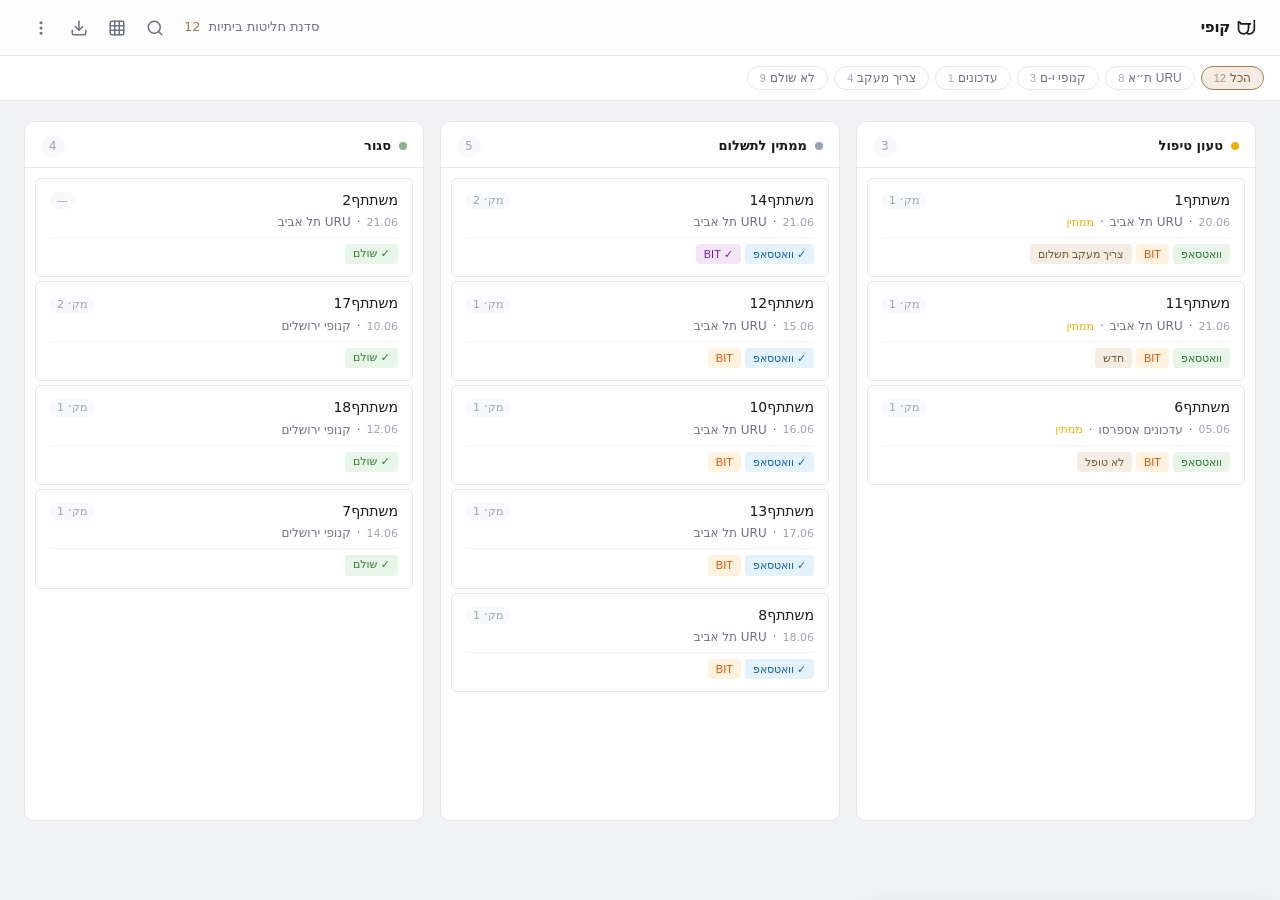
==== sketches/admin-redesign/A-linear-pro-cockpit/index.html @ 1c2e0c91 "feat: add coffee workshop admin handoff" ====
<!DOCTYPE html>
<html lang="he" dir="rtl">
<head>
<meta charset="UTF-8">
<meta name="viewport" content="width=device-width, initial-scale=1.0, viewport-fit=cover">
<title>קופי — Linear Pro Cockpit</title>
<style>
/* ============================================================
   RESET & BASE
   ============================================================ */
*,*::before,*::after{box-sizing:border-box;margin:0;padding:0}
html{font-size:16px;-webkit-text-size-adjust:100%}
body{font-family:-apple-system,BlinkMacSystemFont,'SF Pro Text','Segoe UI','Rubik','Noto Sans Hebrew',system-ui,sans-serif;background:#F2F3F5;color:#1A1A1A;line-height:1.4;direction:rtl;min-height:100dvh;padding-bottom:env(safe-area-inset-bottom)}
:root{
  --bg:#F2F3F5;
  --surface:#FFFFFF;
  --surface-hover:#F8F9FA;
  --text-primary:#1A1A1A;
  --text-secondary:#6B7280;
  --text-tertiary:#9CA3AF;
  --border:#E5E7EB;
  --border-hairline:1px solid #E5E7EB;
  --accent:#A67C52;
  --accent-light:#F5EDE4;
  --accent-text:#7A5C3A;
  --badge-needs:#EAB308;
  --badge-needs-bg:#FEF9E7;
  --badge-waiting:#94A3B8;
  --badge-waiting-bg:#F1F5F9;
  --badge-closed:#86B486;
  --badge-closed-bg:#EDF7ED;
  --badge-new:#A67C52;
  --badge-new-bg:#F5EDE4;
  --lane-needs-bg:#FFFDF5;
  --lane-waiting-bg:#FAFBFC;
  --lane-closed-bg:#F6F9F6;
  --radius-sm:6px;
  --radius-md:10px;
  --radius-lg:16px;
  --shadow-sm:0 1px 2px rgba(0,0,0,.04);
  --shadow-md:0 4px 16px rgba(0,0,0,.06);
  --shadow-lg:0 8px 32px rgba(0,0,0,.08);
  --header-h:56px;
  --lane-min-w:300px;
}

/* ============================================================
   SCROLLBAR
   ============================================================ */
::-webkit-scrollbar{width:4px;height:4px}
::-webkit-scrollbar-track{background:transparent}
::-webkit-scrollbar-thumb{background:#D1D5DB;border-radius:2px}

/* ============================================================
   HEADER
   ============================================================ */
.header{
  position:sticky;top:0;z-index:50;
  background:rgba(255,255,255,.82);
  backdrop-filter:blur(12px);-webkit-backdrop-filter:blur(12px);
  border-bottom:var(--border-hairline);
  padding:0 16px;
  height:var(--header-h);
  display:flex;align-items:center;gap:12px;
  direction:rtl;
}
.header-logo{
  display:flex;align-items:center;gap:6px;
  font-size:15px;font-weight:600;letter-spacing:-.02em;
  color:var(--text-primary);
  white-space:nowrap;
}
.header-logo svg{flex-shrink:0}
.header-meta{
  display:flex;align-items:center;gap:8px;
  margin-right:auto;font-size:13px;color:var(--text-secondary);
}
.header-count{
  font-weight:500;color:var(--accent);direction:ltr;display:inline-block;
}
.header-actions{display:flex;align-items:center;gap:4px}
.header-btn{
  width:34px;height:34px;display:flex;align-items:center;justify-content:center;
  border:none;background:transparent;border-radius:var(--radius-sm);
  color:var(--text-secondary);cursor:pointer;transition:all .12s;
}
.header-btn:hover{background:var(--surface-hover);color:var(--text-primary)}
.header-btn:active{transform:scale(.92)}
.header-btn svg{width:18px;height:18px}

/* ============================================================
   SEARCH BAR
   ============================================================ */
.search-bar{
  display:none;align-items:center;gap:8px;
  padding:8px 16px;background:var(--surface);
  border-bottom:var(--border-hairline);
}
.search-bar.open{display:flex}
.search-bar input{
  flex:1;border:none;background:var(--surface-hover);
  border-radius:var(--radius-sm);padding:8px 12px;
  font-size:14px;font-family:inherit;direction:rtl;outline:none;
  color:var(--text-primary);
}
.search-bar input::placeholder{color:var(--text-tertiary)}
.search-bar .close-search{
  border:none;background:none;cursor:pointer;color:var(--text-secondary);padding:4px;
}

/* ============================================================
   FILTER PILLS
   ============================================================ */
.filter-bar{
  display:flex;align-items:center;gap:6px;
  padding:10px 16px;overflow-x:auto;white-space:nowrap;
  border-bottom:var(--border-hairline);
  background:var(--surface);
  -webkit-overflow-scrolling:touch;
}
.filter-bar::-webkit-scrollbar{display:none}
.filter-pill{
  display:inline-flex;align-items:center;gap:4px;
  padding:5px 12px;border-radius:20px;
  font-size:12px;font-weight:500;line-height:1;
  border:1px solid var(--border);background:var(--surface);
  color:var(--text-secondary);cursor:pointer;transition:all .12s;
  white-space:nowrap;flex-shrink:0;
}
.filter-pill:hover{border-color:#D1D5DB;color:var(--text-primary)}
.filter-pill.active{
  border-color:var(--accent);background:var(--accent-light);
  color:var(--accent-text);
}
.filter-pill .count{
  font-size:11px;font-weight:400;opacity:.6;direction:ltr;
}

/* ============================================================
   COCKPIT LANES
   ============================================================ */
.cockpit{
  display:flex;gap:12px;
  padding:16px;overflow-x:auto;
  min-height:calc(100dvh - var(--header-h) - 104px);
  -webkit-overflow-scrolling:touch;
  scroll-snap-type:x mandatory;
}
.lane{
  flex:0 0 calc(100vw - 48px);max-width:380px;
  scroll-snap-align:start;
  display:flex;flex-direction:column;
  border-radius:var(--radius-md);
  border:var(--border-hairline);
  background:var(--surface);
  min-height:200px;
}
.lane-header{
  display:flex;align-items:center;justify-content:space-between;
  padding:14px 16px 10px;
  border-bottom:var(--border-hairline);
}
.lane-title{
  display:flex;align-items:center;gap:8px;
  font-size:13px;font-weight:600;color:var(--text-primary);
}
.lane-dot{width:8px;height:8px;border-radius:50%;flex-shrink:0}
.lane-dot.needs{background:var(--badge-needs)}
.lane-dot.waiting{background:var(--badge-waiting)}
.lane-dot.closed{background:var(--badge-closed)}
.lane-count{
  font-size:12px;font-weight:500;color:var(--text-tertiary);
  background:var(--surface-hover);padding:2px 8px;border-radius:10px;
  direction:ltr;
}
.lane-body{
  flex:1;overflow-y:auto;padding:8px;
  display:flex;flex-direction:column;gap:4px;
}

/* ============================================================
   REGISTRATION CARD (Lane Item)
   ============================================================ */
.reg-card{
  background:var(--surface);border-radius:var(--radius-sm);
  border:1px solid var(--border);padding:10px 12px;
  cursor:pointer;transition:all .12s;
  position:relative;
}
.reg-card:hover{border-color:#D1D5DB;background:var(--surface-hover)}
.reg-card:active{transform:scale(.98)}
.reg-card-top{
  display:flex;align-items:center;justify-content:space-between;gap:8px;
  margin-bottom:4px;
}
.reg-name{
  font-size:14px;font-weight:500;color:var(--text-primary);
  overflow:hidden;text-overflow:ellipsis;white-space:nowrap;
}
.reg-seats{
  font-size:11px;color:var(--text-tertiary);
  background:var(--surface-hover);padding:1px 7px;border-radius:8px;
  direction:ltr;white-space:nowrap;
}
.reg-meta{
  display:flex;align-items:center;gap:6px;flex-wrap:wrap;
  font-size:12px;color:var(--text-secondary);
}
.reg-date{font-size:11px;color:var(--text-tertiary);direction:ltr}
.reg-source{font-size:11px;color:var(--text-tertiary)}
.reg-actions{
  display:flex;align-items:center;gap:4px;
  margin-top:6px;padding-top:6px;
  border-top:1px solid #F3F4F6;
}
.action-pill{
  display:inline-flex;align-items:center;gap:3px;
  padding:3px 8px;border-radius:4px;
  font-size:11px;font-weight:500;line-height:1.3;
  border:none;cursor:pointer;transition:all .12s;
  white-space:nowrap;
}
.action-pill:active{transform:scale(.93)}
.action-pill.whatsapp{
  background:#E8F5E9;color:#2E7D32;
}
.action-pill.whatsapp:hover{background:#C8E6C9}
.action-pill.whatsapp.sent{
  background:#E3F2FD;color:#1565C0;
}
.action-pill.bit{
  background:#FFF3E0;color:#E65100;
}
.action-pill.bit:hover{background:#FFE0B2}
.action-pill.bit.sent{
  background:#F3E5F5;color:#7B1FA2;
}
.action-pill.paid{
  background:#E8F5E9;color:#2E7D32;
}
.action-pill.status{
  background:var(--accent-light);color:var(--accent-text);
}

/* ============================================================
   TABLE VIEW (Desktop / Tablet)
   ============================================================ */
.table-view{
  display:none;padding:0 16px 16px;
}
.table-view.visible{display:block}
.table-toolbar{
  display:flex;align-items:center;justify-content:space-between;
  gap:12px;padding:8px 0;margin-bottom:4px;
}
.table-toolbar-left{display:flex;align-items:center;gap:8px}
.table-view table{
  width:100%;border-collapse:collapse;
  font-size:13px;
}
.table-view th{
  text-align:right;font-weight:600;font-size:11px;
  text-transform:uppercase;letter-spacing:.04em;
  color:var(--text-tertiary);padding:8px 10px;
  border-bottom:var(--border-hairline);
  white-space:nowrap;cursor:pointer;user-select:none;
  position:sticky;top:0;background:var(--bg);
}
.table-view th:hover{color:var(--text-primary)}
.table-view td{
  padding:8px 10px;border-bottom:1px solid #F3F4F6;
  vertical-align:middle;
}
.table-view tr{transition:background .1s}
.table-view tbody tr:hover{background:var(--surface-hover)}
.table-view tbody tr{cursor:pointer}
.table-status-dot{
  display:inline-block;width:6px;height:6px;border-radius:50%;
  margin-left:6px;vertical-align:middle;
}
.td-name{font-weight:500;color:var(--text-primary)}
.td-phone{color:var(--text-secondary);direction:ltr}
.td-seats{text-align:center;direction:ltr}
.badge{
  display:inline-block;padding:2px 8px;border-radius:4px;
  font-size:11px;font-weight:500;line-height:1.4;
}
.badge.needs{background:var(--badge-needs-bg);color:#92400E}
.badge.waiting{background:var(--badge-waiting-bg);color:#475569}
.badge.closed{background:var(--badge-closed-bg);color:#166534}
.badge.new{background:var(--badge-new-bg);color:var(--accent-text)}

/* ============================================================
   BOTTOM SHEET
   ============================================================ */
.sheet-overlay{
  display:none;position:fixed;inset:0;z-index:100;
  background:rgba(0,0,0,.32);backdrop-filter:blur(4px);
  animation:fadeIn .2s ease;
}
.sheet-overlay.open{display:block}
.sheet{
  position:fixed;bottom:0;left:0;right:0;z-index:101;
  background:var(--surface);border-radius:var(--radius-lg) var(--radius-lg) 0 0;
  max-height:85dvh;overflow-y:auto;
  box-shadow:var(--shadow-lg);
  transform:translateY(100%);transition:transform .3s cubic-bezier(.32,.72,0,1);
  padding-bottom:env(safe-area-inset-bottom);
}
.sheet.open{transform:translateY(0)}
.sheet-handle{
  display:flex;justify-content:center;padding:8px 0 0;
}
.sheet-handle span{
  width:32px;height:4px;background:#D1D5DB;border-radius:2px;
}
.sheet-header{
  display:flex;align-items:center;justify-content:space-between;
  padding:12px 20px 8px;
  border-bottom:var(--border-hairline);
}
.sheet-header h2{
  font-size:17px;font-weight:600;color:var(--text-primary);
}
.sheet-close{
  width:32px;height:32px;display:flex;align-items:center;justify-content:center;
  border:none;background:transparent;border-radius:var(--radius-sm);
  cursor:pointer;color:var(--text-secondary);transition:all .12s;
}
.sheet-close:hover{background:var(--surface-hover);color:var(--text-primary)}
.sheet-body{padding:16px 20px 24px}
.sheet-field{margin-bottom:14px}
.sheet-field label{
  display:block;font-size:11px;font-weight:600;color:var(--text-tertiary);
  text-transform:uppercase;letter-spacing:.04em;margin-bottom:4px;
}
.sheet-field .value{
  font-size:14px;color:var(--text-primary);
  background:var(--surface-hover);padding:8px 10px;
  border-radius:var(--radius-sm);border:1px solid var(--border);
  min-height:34px;display:flex;align-items:center;gap:6px;
}
.sheet-field select,.sheet-field input{
  width:100%;padding:8px 10px;border-radius:var(--radius-sm);
  border:1px solid var(--border);background:var(--surface);
  font-size:14px;font-family:inherit;color:var(--text-primary);
  outline:none;transition:border-color .12s;direction:rtl;
}
.sheet-field select:focus,.sheet-field input:focus{
  border-color:var(--accent);box-shadow:0 0 0 2px rgba(166,124,82,.12);
}
.sheet-field textarea{
  width:100%;padding:8px 10px;border-radius:var(--radius-sm);
  border:1px solid var(--border);background:var(--surface);
  font-size:14px;font-family:inherit;color:var(--text-primary);
  outline:none;resize:vertical;min-height:60px;
}
.sheet-actions{
  display:flex;gap:8px;margin-top:20px;padding-top:12px;
  border-top:var(--border-hairline);
}
.sheet-btn{
  flex:1;padding:10px;border-radius:var(--radius-sm);
  font-size:13px;font-weight:600;border:none;cursor:pointer;
  transition:all .12s;font-family:inherit;
}
.sheet-btn:active{transform:scale(.97)}
.sheet-btn.primary{
  background:var(--accent);color:#fff;
}
.sheet-btn.primary:hover{background:#8B693F}
.sheet-btn.secondary{
  background:var(--surface-hover);color:var(--text-secondary);
  border:1px solid var(--border);
}
.sheet-btn.secondary:hover{background:#E5E7EB}
.sheet-btn.danger{
  background:#FEF2F2;color:#DC2626;
  border:1px solid #FECACA;
}
.sheet-btn.danger:hover{background:#FEE2E2}

/* ============================================================
   TAB BAR (mobile)
   ============================================================ */
.tab-bar{
  display:flex;align-items:center;justify-content:space-around;
  position:fixed;bottom:0;left:0;right:0;z-index:40;
  background:rgba(255,255,255,.88);
  backdrop-filter:blur(12px);-webkit-backdrop-filter:blur(12px);
  border-top:var(--border-hairline);
  padding:4px 0 env(safe-area-inset-bottom,4px);
}
.tab-btn{
  display:flex;flex-direction:column;align-items:center;gap:2px;
  border:none;background:transparent;cursor:pointer;
  padding:6px 16px;border-radius:var(--radius-sm);
  transition:all .12s;color:var(--text-tertiary);
  font-size:10px;font-weight:500;font-family:inherit;
}
.tab-btn svg{width:20px;height:20px}
.tab-btn.active{color:var(--accent)}
.tab-btn:hover{color:var(--text-secondary)}

/* ============================================================
   ANIMATIONS
   ============================================================ */
@keyframes fadeIn{from{opacity:0}to{opacity:1}}

/* ============================================================
   EMPTY STATE
   ============================================================ */
.empty-lane{
  display:flex;flex-direction:column;align-items:center;
  justify-content:center;padding:32px 16px;text-align:center;
  color:var(--text-tertiary);font-size:13px;gap:4px;
}
.empty-lane svg{opacity:.3;margin-bottom:4px}

/* ============================================================
   RESPONSIVE — Desktop
   ============================================================ */
@media(min-width:768px){
  .cockpit{
    flex-wrap:nowrap;
    overflow-x:auto;
  }
  .lane{
    flex:1;min-width:var(--lane-min-w);max-width:none;
    scroll-snap-align:none;
  }
  .tab-bar{display:none}
  .table-view.visible{display:block}
  .header{padding:0 24px}
  .sheet{left:auto;right:0;width:420px;border-radius:0;max-height:100dvh;}
  .sheet-overlay.open{display:block}
}
@media(min-width:1024px){
  .cockpit{padding:20px 24px;gap:16px}
  .lane-body{padding:10px}
  .reg-card{padding:12px 14px}
}

/* ============================================================
   UTILITY
   ============================================================ */
.hidden{display:none!important}
.fade-in{animation:fadeIn .2s ease}
</style>
</head>
<body>

<!-- ============================================================
     HEADER
     ============================================================ -->
<header class="header" id="header">
  <div class="header-logo">
    <svg width="20" height="20" viewBox="0 0 24 24" fill="none" stroke="currentColor" stroke-width="2" stroke-linecap="round" stroke-linejoin="round"><path d="M17.5 7A2.5 2.5 0 0 0 15 9.5V13a6 6 0 0 1-12 0V4.5A2.5 2.5 0 0 1 5.5 7H17Z"/><path d="M22 7v6a6 6 0 0 1-6 6h-2"/><path d="M22 3v2"/></svg>
    <span>קופי</span>
  </div>

  <div class="header-meta">
    <span>סדנת חליטות ביתיות</span>
    <span class="header-count" id="totalCount">12</span>
  </div>

  <div class="header-actions">
    <button class="header-btn" id="searchToggle" title="חיפוש">
      <svg width="18" height="18" viewBox="0 0 24 24" fill="none" stroke="currentColor" stroke-width="2" stroke-linecap="round" stroke-linejoin="round"><circle cx="11" cy="11" r="8"/><path d="m21 21-4.3-4.3"/></svg>
    </button>
    <button class="header-btn" id="viewToggle" title="תצוגת טבלה">
      <svg width="18" height="18" viewBox="0 0 24 24" fill="none" stroke="currentColor" stroke-width="2" stroke-linecap="round" stroke-linejoin="round"><rect x="3" y="3" width="18" height="18" rx="2"/><path d="M3 9h18M3 15h18M9 3v18M15 3v18"/></svg>
    </button>
    <button class="header-btn" title="ייצוא">
      <svg width="18" height="18" viewBox="0 0 24 24" fill="none" stroke="currentColor" stroke-width="2" stroke-linecap="round" stroke-linejoin="round"><path d="M21 15v4a2 2 0 0 1-2 2H5a2 2 0 0 1-2-2v-4"/><polyline points="7 10 12 15 17 10"/><line x1="12" y1="15" x2="12" y2="3"/></svg>
    </button>
    <button class="header-btn" title="עוד">
      <svg width="18" height="18" viewBox="0 0 24 24" fill="none" stroke="currentColor" stroke-width="2" stroke-linecap="round" stroke-linejoin="round"><circle cx="12" cy="12" r="1"/><circle cx="12" cy="5" r="1"/><circle cx="12" cy="19" r="1"/></svg>
    </button>
  </div>
</header>

<!-- ============================================================
     SEARCH
     ============================================================ -->
<div class="search-bar" id="searchBar">
  <input type="search" placeholder="חיפוש לפי שם, טלפון, סדנה..." id="searchInput" dir="rtl">
  <button class="close-search" id="closeSearch">
    <svg width="16" height="16" viewBox="0 0 24 24" fill="none" stroke="currentColor" stroke-width="2" stroke-linecap="round" stroke-linejoin="round"><line x1="18" y1="6" x2="6" y2="18"/><line x1="6" y1="6" x2="18" y2="18"/></svg>
  </button>
</div>

<!-- ============================================================
     FILTER PILLS
     ============================================================ -->
<div class="filter-bar" id="filterBar">
  <button class="filter-pill active" data-filter="all">הכל <span class="count">12</span></button>
  <button class="filter-pill" data-filter="uru">URU ת״א <span class="count">8</span></button>
  <button class="filter-pill" data-filter="canopy">קנופי י-ם <span class="count">3</span></button>
  <button class="filter-pill" data-filter="espresso">עדכונים <span class="count">1</span></button>
  <button class="filter-pill" data-filter="needs_followup">צריך מעקב <span class="count">4</span></button>
  <button class="filter-pill" data-filter="unpaid">לא שולם <span class="count">9</span></button>
</div>

<!-- ============================================================
     COCKPIT LANES
     ============================================================ -->
<div class="cockpit" id="cockpit">

  <!-- LANE 1 — Needs Action -->
  <div class="lane" data-lane="needs">
    <div class="lane-header">
      <div class="lane-title">
        <span class="lane-dot needs"></span>
        טעון טיפול
      </div>
      <span class="lane-count" id="laneCount1">3</span>
    </div>
    <div class="lane-body" id="laneBody1">
      <!-- Populated by JS -->
    </div>
  </div>

  <!-- LANE 2 — Waiting Payment -->
  <div class="lane" data-lane="waiting">
    <div class="lane-header">
      <div class="lane-title">
        <span class="lane-dot waiting"></span>
        ממתין לתשלום
      </div>
      <span class="lane-count" id="laneCount2">5</span>
    </div>
    <div class="lane-body" id="laneBody2">
      <!-- Populated by JS -->
    </div>
  </div>

  <!-- LANE 3 — Closed -->
  <div class="lane" data-lane="closed">
    <div class="lane-header">
      <div class="lane-title">
        <span class="lane-dot closed"></span>
        סגור
      </div>
      <span class="lane-count" id="laneCount3">4</span>
    </div>
    <div class="lane-body" id="laneBody3">
      <!-- Populated by JS -->
    </div>
  </div>

</div>

<!-- ============================================================
     TABLE VIEW (desktop)
     ============================================================ -->
<div class="table-view" id="tableView">
  <div class="table-toolbar">
    <div class="table-toolbar-left">
      <span style="font-size:13px;font-weight:500;color:var(--text-secondary)">12 נרשמים</span>
      <span style="font-size:12px;color:var(--text-tertiary)">·</span>
      <span style="font-size:12px;color:var(--text-tertiary)">יוצאו 0</span>
    </div>
    <div style="display:flex;gap:6px">
      <button class="filter-pill" style="padding:3px 10px;font-size:11px" onclick="document.querySelector('[data-filter=all]').click()">נקה סינון</button>
    </div>
  </div>
  <table>
    <thead>
      <tr>
        <th>שם</th>
        <th>טלפון</th>
        <th>סדנה</th>
        <th>מקומות</th>
        <th>תשלום</th>
        <th>וואטסאפ</th>
        <th>סטטוס</th>
        <th>תאריך הרשמה</th>
      </tr>
    </thead>
    <tbody id="tableBody">
      <!-- Populated by JS -->
    </tbody>
  </table>
</div>

<!-- ============================================================
     BOTTOM SHEET / EDIT PANEL
     ============================================================ -->
<div class="sheet-overlay" id="sheetOverlay"></div>
<div class="sheet" id="sheet">
  <div class="sheet-handle"><span></span></div>

  <div class="sheet-header">
    <h2 id="sheetTitle">פרטי נרשם</h2>
    <button class="sheet-close" id="sheetClose">
      <svg width="18" height="18" viewBox="0 0 24 24" fill="none" stroke="currentColor" stroke-width="2" stroke-linecap="round" stroke-linejoin="round"><line x1="18" y1="6" x2="6" y2="18"/><line x1="6" y1="6" x2="18" y2="18"/></svg>
    </button>
  </div>

  <div class="sheet-body">
    <div class="sheet-field">
      <label>שם מלא</label>
      <input type="text" id="editName" dir="rtl">
    </div>
    <div class="sheet-field">
      <label>טלפון</label>
      <input type="tel" id="editPhone" dir="ltr">
    </div>
    <div class="sheet-field">
      <label>סדנה</label>
      <select id="editWorkshop">
        <option value="URU תל אביב">URU תל אביב</option>
        <option value="קנופי ירושלים">קנופי ירושלים</option>
        <option value="עדכונים אספרסו">עדכונים אספרסו</option>
        <option value="עדכונים פילטר">עדכונים פילטר</option>
      </select>
    </div>
    <div class="sheet-field">
      <label>מקומות</label>
      <input type="number" id="editSeats" min="1" max="10">
    </div>
    <div class="sheet-field">
      <label>תשלום</label>
      <select id="editPayment">
        <option value="ממתין">ממתין</option>
        <option value="נשלחה בקשת BIT">נשלחה בקשת BIT</option>
        <option value="שולם">שולם</option>
      </select>
    </div>
    <div class="sheet-field">
      <label>וואטסאפ</label>
      <select id="editWhatsapp">
        <option value="ממתין">ממתין</option>
        <option value="נשלחה פנייה">נשלחה פנייה</option>
      </select>
    </div>
    <div class="sheet-field">
      <label>סטטוס הרשמה</label>
      <select id="editStatus">
        <option value="חדש">חדש</option>
        <option value="צריך מעקב תשלום">צריך מעקב תשלום</option>
        <option value="נרשם אצל שני">נרשם אצל שני</option>
        <option value="לא טופל">לא טופל</option>
      </select>
    </div>
    <div class="sheet-field">
      <label>מקור</label>
      <input type="text" id="editSource" dir="rtl">
    </div>
    <div class="sheet-field">
      <label>תאריך הרשמה</label>
      <div class="value" id="editDate" style="direction:ltr;justify-content:flex-start"></div>
    </div>
    <div class="sheet-field">
      <label>הערה</label>
      <textarea id="editNote" dir="rtl" placeholder="הערה פנימית..."></textarea>
    </div>

    <div class="sheet-actions">
      <button class="sheet-btn secondary" id="sheetDelete">מחק נרשם</button>
      <button class="sheet-btn primary" id="sheetSave">שמור שינויים</button>
    </div>
  </div>
</div>

<!-- ============================================================
     TAB BAR (phone only)
     ============================================================ -->
<nav class="tab-bar">
  <button class="tab-btn active" id="tabLanes">
    <svg width="20" height="20" viewBox="0 0 24 24" fill="none" stroke="currentColor" stroke-width="2" stroke-linecap="round" stroke-linejoin="round"><rect x="3" y="3" width="7" height="7"/><rect x="14" y="3" width="7" height="7"/><rect x="3" y="14" width="7" height="7"/><rect x="14" y="14" width="7" height="7"/></svg>
    <span>נתיבים</span>
  </button>
  <button class="tab-btn" id="tabTable">
    <svg width="20" height="20" viewBox="0 0 24 24" fill="none" stroke="currentColor" stroke-width="2" stroke-linecap="round" stroke-linejoin="round"><line x1="8" y1="6" x2="21" y2="6"/><line x1="8" y1="12" x2="21" y2="12"/><line x1="8" y1="18" x2="21" y2="18"/><line x1="3" y1="6" x2="3.01" y2="6"/><line x1="3" y1="12" x2="3.01" y2="12"/><line x1="3" y1="18" x2="3.01" y2="18"/></svg>
    <span>טבלה</span>
  </button>
  <button class="tab-btn" id="tabSummary">
    <svg width="20" height="20" viewBox="0 0 24 24" fill="none" stroke="currentColor" stroke-width="2" stroke-linecap="round" stroke-linejoin="round"><path d="M3 3v18h18"/><path d="m19 9-5 5-4-4-4 4"/></svg>
    <span>סיכום</span>
  </button>
</nav>

<!-- ============================================================
     JAVASCRIPT
     ============================================================ -->
<script>
// ============================================================
// DATA — realistic registrations from context
// ============================================================
const registrations = [
  {
    id: 1, name: 'משתתף14', phone: '0500000002',
    workshop: 'URU תל אביב', seats: 2, source: 'אתר',
    payment: 'נשלחה בקשת BIT', whatsapp: 'נשלחה פנייה',
    status: 'צריך מעקב תשלום', note: 'נרשמה עבורה ועבור בעלה',
    date: '2026-06-21T14:30:00', lane: 'waiting'
  },
  {
    id: 2, name: 'משתתף2', phone: '0500000003',
    workshop: 'URU תל אביב', seats: 0, source: 'אתר',
    payment: 'ממתין', whatsapp: 'נשלחה פנייה',
    status: 'נרשם אצל שני', note: 'בעלה של שניר — כלול בהרשמה שלה',
    date: '2026-06-21T14:35:00', lane: 'closed'
  },
  {
    id: 3, name: 'משתתף1', phone: '0500000001',
    workshop: 'URU תל אביב', seats: 1, source: 'אתר',
    payment: 'ממתין', whatsapp: 'ממתין',
    status: 'צריך מעקב תשלום',
    note: 'נרשמה מוקדם וגם שוב למועד 3.7; המספר המלא 0500000001',
    date: '2026-06-20T09:15:00', lane: 'needs'
  },
  {
    id: 4, name: 'משתתף11', phone: '0500000000',
    workshop: 'URU תל אביב', seats: 1, source: 'חבר/ה',
    payment: 'ממתין', whatsapp: 'ממתין',
    status: 'חדש', note: 'הרשמה אמיתית ל-URU 3.7; הופיעה בספאם בפורמספרי 21.6 15:33',
    date: '2026-06-21T15:33:00', lane: 'needs'
  },
  {
    id: 5, name: 'משתתף12', phone: '0500000004',
    workshop: 'URU תל אביב', seats: 1, source: 'אתר',
    payment: 'ממתין', whatsapp: 'נשלחה פנייה',
    status: 'חדש', note: 'נרשם לפני שהיה תאריך; נשלחה וואטסאפ 21.6',
    date: '2026-06-15T11:00:00', lane: 'waiting'
  },
  {
    id: 6, name: 'משתתף10', phone: '0500000006',
    workshop: 'URU תל אביב', seats: 1, source: 'אתר',
    payment: 'ממתין', whatsapp: 'נשלחה פנייה',
    status: 'חדש', note: 'נרשמה לפני שהיה תאריך; נשלחה וואטסאפ 21.6',
    date: '2026-06-16T08:20:00', lane: 'waiting'
  },
  {
    id: 7, name: 'משתתף13', phone: '0500000005',
    workshop: 'URU תל אביב', seats: 1, source: 'אתר',
    payment: 'ממתין', whatsapp: 'נשלחה פנייה',
    status: 'חדש', note: 'נרשם לפני שהיה תאריך; נשלחה וואטסאפ 21.6',
    date: '2026-06-17T12:45:00', lane: 'waiting'
  },
  {
    id: 8, name: 'משתתף8', phone: '0500000011',
    workshop: 'URU תל אביב', seats: 1, source: 'אתר',
    payment: 'ממתין', whatsapp: 'נשלחה פנייה',
    status: 'חדש', note: 'נרשם לפני שהיה תאריך; נשלחה וואטסאפ 21.6',
    date: '2026-06-18T16:10:00', lane: 'waiting'
  },
  {
    id: 9, name: 'משתתף17', phone: '0500000007',
    workshop: 'קנופי ירושלים', seats: 2, source: 'חבר/ה',
    payment: 'שולם', whatsapp: 'נשלחה פנייה',
    status: 'סגור', note: 'שולם — מקום שמור',
    date: '2026-06-10T10:30:00', lane: 'closed'
  },
  {
    id: 10, name: 'משתתף18', phone: '0500000012',
    workshop: 'קנופי ירושלים', seats: 1, source: 'אינסטגרם',
    payment: 'שולם', whatsapp: 'נשלחה פנייה',
    status: 'סגור', note: 'שולם — מקום שמור',
    date: '2026-06-12T13:00:00', lane: 'closed'
  },
  {
    id: 11, name: 'משתתף7', phone: '0500000009',
    workshop: 'קנופי ירושלים', seats: 1, source: 'אחר',
    payment: 'שולם', whatsapp: 'נשלחה פנייה',
    status: 'סגור', note: 'שולם — מקום שמור',
    date: '2026-06-14T09:00:00', lane: 'closed'
  },
  {
    id: 12, name: 'משתתף6', phone: '+972-***4751',
    workshop: 'עדכונים אספרסו', seats: 1, source: 'אתר',
    payment: 'ממתין', whatsapp: 'ממתין',
    status: 'לא טופל',
    note: 'עדכוני אספרסו — לא רלוונטי לסדנת פילטר נוכחית אלא אם דרור יחליט אחרת',
    date: '2026-06-05T20:00:00', lane: 'needs'
  }
];

// ============================================================
// HELPERS
// ============================================================
function formatDate(iso) {
  const d = new Date(iso);
  const day = String(d.getDate()).padStart(2, '0');
  const month = String(d.getMonth()+1).padStart(2, '0');
  const hours = String(d.getHours()).padStart(2, '0');
  const mins = String(d.getMinutes()).padStart(2, '0');
  return `${day}.${month} ${hours}:${mins}`;
}

function shortDate(iso) {
  const d = new Date(iso);
  const day = String(d.getDate()).padStart(2, '0');
  const month = String(d.getMonth()+1).padStart(2, '0');
  return `${day}.${month}`;
}

function paymentClass(val) {
  if (val === 'שולם') return 'paid';
  if (val === 'נשלחה בקשת BIT') return 'sent';
  return '';
}

function whatsappClass(val) {
  return val === 'נשלחה פנייה' ? 'sent' : '';
}

function statusBadgeClass(val) {
  if (val === 'חדש' || val === 'לא טופל') return 'new';
  if (val === 'צריך מעקב תשלום') return 'needs';
  return 'waiting';
}

function laneDot(val) {
  if (val === 'needs') return 'needs';
  if (val === 'waiting') return 'waiting';
  return 'closed';
}

// ============================================================
// RENDER LANES
// ============================================================
function renderLanes(data) {
  for (const lane of ['needs', 'waiting', 'closed']) {
    const body = document.getElementById('laneBody' + (lane === 'needs' ? '1' : lane === 'waiting' ? '2' : '3'));
    const items = data.filter(r => r.lane === lane);
    body.innerHTML = '';
    if (items.length === 0) {
      body.innerHTML = `<div class="empty-lane">
        <svg width="32" height="32" viewBox="0 0 24 24" fill="none" stroke="currentColor" stroke-width="1.5" stroke-linecap="round" stroke-linejoin="round"><circle cx="12" cy="12" r="10"/><path d="M12 16v-4"/><path d="M12 8h.01"/></svg>
        <span>אין נרשמים בנתיב זה</span>
      </div>`;
      continue;
    }
    items.forEach(r => {
      const card = document.createElement('div');
      card.className = 'reg-card';
      card.dataset.id = r.id;
      card.innerHTML = `
        <div class="reg-card-top">
          <span class="reg-name">${r.name}</span>
          <span class="reg-seats">${r.seats ? r.seats + ' מק׳' : '—'}</span>
        </div>
        <div class="reg-meta">
          <span class="reg-date">${shortDate(r.date)}</span>
          <span>·</span>
          <span>${r.workshop}</span>
          ${r.lane === 'needs' ? `<span>·</span><span class="reg-source" style="font-weight:500;color:var(--badge-needs)">${r.payment}</span>` : ''}
        </div>
        <div class="reg-actions">
          ${r.lane !== 'closed' ? `
          <button class="action-pill whatsapp ${whatsappClass(r.whatsapp)}" data-action="whatsapp" data-id="${r.id}">
            ${r.whatsapp === 'נשלחה פנייה' ? '✓ וואטסאפ' : 'וואטסאפ'}
          </button>
          <button class="action-pill bit ${paymentClass(r.payment)}" data-action="payment" data-id="${r.id}">
            ${r.payment === 'שולם' ? '✓ שולם' : r.payment === 'נשלחה בקשת BIT' ? '✓ BIT' : 'BIT'}
          </button>
          ` : `<span class="action-pill paid">✓ שולם</span>`}
          ${r.lane === 'needs' ? `<button class="action-pill status" data-action="status" data-id="${r.id}">${r.status}</button>` : ''}
        </div>
      `;
      card.addEventListener('click', (e) => {
        if (e.target.closest('[data-action]')) return;
        openSheet(r.id);
      });
      body.appendChild(card);
    });
    document.getElementById('laneCount' + (lane === 'needs' ? '1' : lane === 'waiting' ? '2' : '3')).textContent = items.length;
  }
  updateTotal(data);
}

// ============================================================
// RENDER TABLE
// ============================================================
function renderTable(data) {
  const tbody = document.getElementById('tableBody');
  tbody.innerHTML = '';
  data.forEach(r => {
    const tr = document.createElement('tr');
    tr.innerHTML = `
      <td><span class="table-status-dot" style="background:${r.lane === 'needs' ? 'var(--badge-needs)' : r.lane === 'waiting' ? 'var(--badge-waiting)' : 'var(--badge-closed)'}"></span><span class="td-name">${r.name}</span></td>
      <td class="td-phone">${r.phone}</td>
      <td>${r.workshop}</td>
      <td class="td-seats">${r.seats || '—'}</td>
      <td><span class="badge ${statusBadgeClass(r.payment === 'שולם' ? 'סגור' : r.payment === 'נשלחה בקשת BIT' ? 'needs' : 'waiting')}">${r.payment}</span></td>
      <td><span class="badge ${r.whatsapp === 'נשלחה פנייה' ? 'closed' : 'waiting'}">${r.whatsapp}</span></td>
      <td><span class="badge ${statusBadgeClass(r.status)}">${r.status}</span></td>
      <td style="direction:ltr;text-align:right">${formatDate(r.date)}</td>
    `;
    tr.addEventListener('click', () => openSheet(r.id));
    tbody.appendChild(tr);
  });
}

function updateTotal(data) {
  document.getElementById('totalCount').textContent = data.length;
  document.querySelector('[data-filter=all] .count').textContent = data.length;
}

// ============================================================
// QUICK ACTIONS (inline pill toggles)
// ============================================================
function cycleWhatsApp(id) {
  const r = registrations.find(x => x.id === id);
  if (!r) return;
  r.whatsapp = r.whatsapp === 'נשלחה פנייה' ? 'ממתין' : 'נשלחה פנייה';
  reRender();
}

function cyclePayment(id) {
  const r = registrations.find(x => x.id === id);
  if (!r) return;
  const cycle = { 'ממתין': 'נשלחה בקשת BIT', 'נשלחה בקשת BIT': 'שולם', 'שולם': 'ממתין' };
  r.payment = cycle[r.payment] || 'ממתין';
  // Move lane based on payment
  if (r.payment === 'שולם') r.lane = 'closed';
  else if (r.payment === 'נשלחה בקשת BIT') r.lane = 'waiting';
  else r.lane = 'needs';
  reRender();
}

function cycleStatus(id) {
  const r = registrations.find(x => x.id === id);
  if (!r) return;
  const cycle = { 'חדש': 'צריך מעקב תשלום', 'צריך מעקב תשלום': 'נרשם אצל שני', 'נרשם אצל שני': 'לא טופל', 'לא טופל': 'חדש' };
  r.status = cycle[r.status] || 'חדש';
  reRender();
}

// Delegate action clicks
document.addEventListener('click', (e) => {
  const btn = e.target.closest('[data-action]');
  if (!btn) return;
  e.stopPropagation();
  const action = btn.dataset.action;
  const id = parseInt(btn.dataset.id);
  if (action === 'whatsapp') cycleWhatsApp(id);
  else if (action === 'payment') cyclePayment(id);
  else if (action === 'status') cycleStatus(id);
});

// ============================================================
// BOTTOM SHEET
// ============================================================
function openSheet(id) {
  const r = registrations.find(x => x.id === id);
  if (!r) return;
  document.getElementById('sheetTitle').textContent = r.name;
  document.getElementById('editName').value = r.name;
  document.getElementById('editPhone').value = r.phone;
  document.getElementById('editWorkshop').value = r.workshop;
  document.getElementById('editSeats').value = r.seats || 0;
  document.getElementById('editPayment').value = r.payment;
  document.getElementById('editWhatsapp').value = r.whatsapp;
  document.getElementById('editStatus').value = r.status;
  document.getElementById('editSource').value = r.source;
  document.getElementById('editDate').textContent = formatDate(r.date);
  document.getElementById('editNote').value = r.note || '';
  document.getElementById('sheet').dataset.editId = id;
  document.getElementById('sheetOverlay').classList.add('open');
  document.getElementById('sheet').classList.add('open');
  document.body.style.overflow = 'hidden';
}

function closeSheet() {
  document.getElementById('sheetOverlay').classList.remove('open');
  document.getElementById('sheet').classList.remove('open');
  document.body.style.overflow = '';
}

document.getElementById('sheetOverlay').addEventListener('click', closeSheet);
document.getElementById('sheetClose').addEventListener('click', closeSheet);

document.getElementById('sheetSave').addEventListener('click', () => {
  const id = parseInt(document.getElementById('sheet').dataset.editId);
  const r = registrations.find(x => x.id === id);
  if (!r) return;
  r.name = document.getElementById('editName').value;
  r.phone = document.getElementById('editPhone').value;
  r.workshop = document.getElementById('editWorkshop').value;
  r.seats = parseInt(document.getElementById('editSeats').value) || 0;
  r.payment = document.getElementById('editPayment').value;
  r.whatsapp = document.getElementById('editWhatsapp').value;
  r.status = document.getElementById('editStatus').value;
  r.source = document.getElementById('editSource').value;
  r.note = document.getElementById('editNote').value;
  // Recalculate lane
  if (r.payment === 'שולם') r.lane = 'closed';
  else if (r.payment === 'נשלחה בקשת BIT') r.lane = 'waiting';
  else if (r.whatsapp === 'נשלחה פנייה') r.lane = 'waiting';
  else r.lane = 'needs';
  reRender();
  closeSheet();
});

document.getElementById('sheetDelete').addEventListener('click', () => {
  const id = parseInt(document.getElementById('sheet').dataset.editId);
  const idx = registrations.findIndex(x => x.id === id);
  if (idx > -1 && confirm('למחוק את הנרשם?')) {
    registrations.splice(idx, 1);
    reRender();
    closeSheet();
  }
});

// ============================================================
// FILTERING
// ============================================================
let activeFilter = 'all';

document.querySelectorAll('.filter-pill').forEach(pill => {
  pill.addEventListener('click', () => {
    document.querySelectorAll('.filter-pill').forEach(p => p.classList.remove('active'));
    pill.classList.add('active');
    activeFilter = pill.dataset.filter;
    reRender();
  });
});

function applyFilter(data) {
  if (activeFilter === 'all') return data;
  if (activeFilter === 'uru') return data.filter(r => r.workshop.includes('URU'));
  if (activeFilter === 'canopy') return data.filter(r => r.workshop.includes('קנופי'));
  if (activeFilter === 'espresso') return data.filter(r => r.workshop.includes('אספרסו'));
  if (activeFilter === 'needs_followup') return data.filter(r => r.lane === 'needs');
  if (activeFilter === 'unpaid') return data.filter(r => r.payment !== 'שולם');
  return data;
}

// ============================================================
// SEARCH
// ============================================================
document.getElementById('searchToggle').addEventListener('click', () => {
  const bar = document.getElementById('searchBar');
  bar.classList.toggle('open');
  if (bar.classList.contains('open')) {
    document.getElementById('searchInput').focus();
  } else {
    document.getElementById('searchInput').value = '';
    reRender();
  }
});

document.getElementById('closeSearch').addEventListener('click', () => {
  document.getElementById('searchBar').classList.remove('open');
  document.getElementById('searchInput').value = '';
  reRender();
});

document.getElementById('searchInput').addEventListener('input', (e) => {
  reRender();
});

function applySearch(data) {
  const q = document.getElementById('searchInput').value.trim().toLowerCase();
  if (!q) return data;
  return data.filter(r =>
    r.name.includes(q) ||
    r.phone.replace(/[\s-]/g,'').includes(q.replace(/[\s-]/g,'')) ||
    r.workshop.includes(q) ||
    r.source.includes(q)
  );
}

// ============================================================
// VIEW TOGGLE (lanes / table)
// ============================================================
document.getElementById('viewToggle').addEventListener('click', () => {
  const cockpit = document.getElementById('cockpit');
  const table = document.getElementById('tableView');
  const isTable = table.classList.toggle('visible');
  cockpit.style.display = isTable ? 'none' : 'flex';
  if (isTable) reRender();
});

// Tab bar
document.getElementById('tabLanes').addEventListener('click', () => {
  document.querySelectorAll('.tab-btn').forEach(b => b.classList.remove('active'));
  document.getElementById('tabLanes').classList.add('active');
  document.getElementById('cockpit').style.display = 'flex';
  document.getElementById('tableView').classList.remove('visible');
});

document.getElementById('tabTable').addEventListener('click', () => {
  document.querySelectorAll('.tab-btn').forEach(b => b.classList.remove('active'));
  document.getElementById('tabTable').classList.add('active');
  document.getElementById('cockpit').style.display = 'none';
  document.getElementById('tableView').classList.add('visible');
  reRender();
});

// ============================================================
// RE-RENDER
// ============================================================
function reRender() {
  let data = applyFilter(registrations);
  data = applySearch(data);
  renderLanes(data);
  renderTable(data);
}

// ============================================================
// INIT
// ============================================================
reRender();
</script>
</body>
</html>
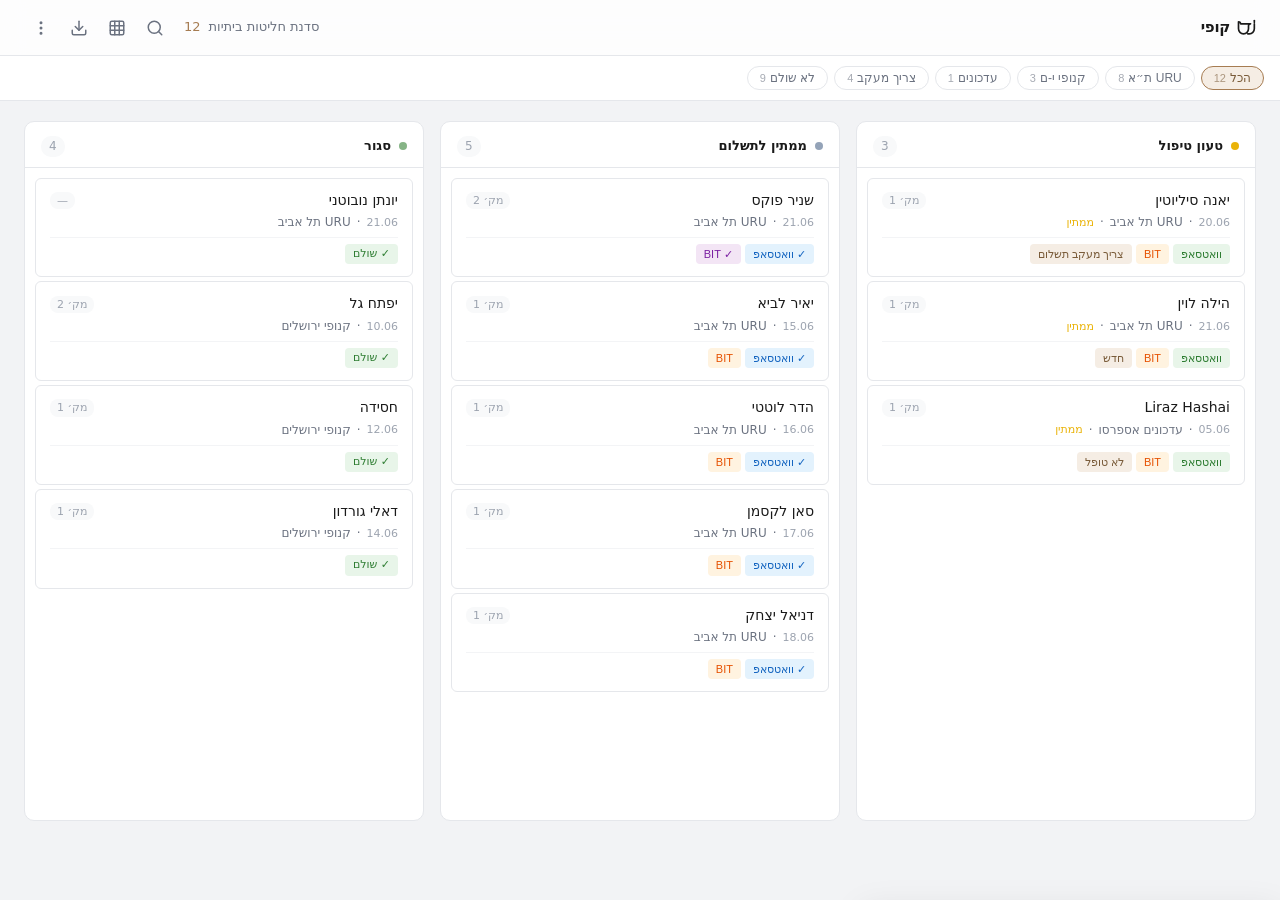
==== commit fbc8de36: "feat: add coffee workshop admin handoff" ====
--- a/sketches/admin-redesign/A-linear-pro-cockpit/index.html
+++ b/sketches/admin-redesign/A-linear-pro-cockpit/index.html
@@ -691,85 +691,85 @@
 // ============================================================
 const registrations = [
   {
-    id: 1, name: 'משתתף14', phone: '0500000002',
+    id: 1, name: 'שניר פוקס', phone: '050-2234126',
     workshop: 'URU תל אביב', seats: 2, source: 'אתר',
     payment: 'נשלחה בקשת BIT', whatsapp: 'נשלחה פנייה',
     status: 'צריך מעקב תשלום', note: 'נרשמה עבורה ועבור בעלה',
     date: '2026-06-21T14:30:00', lane: 'waiting'
   },
   {
-    id: 2, name: 'משתתף2', phone: '0500000003',
+    id: 2, name: 'יונתן נובוטני', phone: '052-6508860',
     workshop: 'URU תל אביב', seats: 0, source: 'אתר',
     payment: 'ממתין', whatsapp: 'נשלחה פנייה',
     status: 'נרשם אצל שני', note: 'בעלה של שניר — כלול בהרשמה שלה',
     date: '2026-06-21T14:35:00', lane: 'closed'
   },
   {
-    id: 3, name: 'משתתף1', phone: '0500000001',
+    id: 3, name: 'יאנה סיליוטין', phone: '054-2519667',
     workshop: 'URU תל אביב', seats: 1, source: 'אתר',
     payment: 'ממתין', whatsapp: 'ממתין',
     status: 'צריך מעקב תשלום',
-    note: 'נרשמה מוקדם וגם שוב למועד 3.7; המספר המלא 0500000001',
+    note: 'נרשמה מוקדם וגם שוב למועד 3.7; המספר המלא 0542519667',
     date: '2026-06-20T09:15:00', lane: 'needs'
   },
   {
-    id: 4, name: 'משתתף11', phone: '0500000000',
+    id: 4, name: 'הילה לוין', phone: '054-3178959',
     workshop: 'URU תל אביב', seats: 1, source: 'חבר/ה',
     payment: 'ממתין', whatsapp: 'ממתין',
     status: 'חדש', note: 'הרשמה אמיתית ל-URU 3.7; הופיעה בספאם בפורמספרי 21.6 15:33',
     date: '2026-06-21T15:33:00', lane: 'needs'
   },
   {
-    id: 5, name: 'משתתף12', phone: '0500000004',
+    id: 5, name: 'יאיר לביא', phone: '050-9862802',
     workshop: 'URU תל אביב', seats: 1, source: 'אתר',
     payment: 'ממתין', whatsapp: 'נשלחה פנייה',
     status: 'חדש', note: 'נרשם לפני שהיה תאריך; נשלחה וואטסאפ 21.6',
     date: '2026-06-15T11:00:00', lane: 'waiting'
   },
   {
-    id: 6, name: 'משתתף10', phone: '0500000006',
+    id: 6, name: 'הדר לוטטי', phone: '050-2373983',
     workshop: 'URU תל אביב', seats: 1, source: 'אתר',
     payment: 'ממתין', whatsapp: 'נשלחה פנייה',
     status: 'חדש', note: 'נרשמה לפני שהיה תאריך; נשלחה וואטסאפ 21.6',
     date: '2026-06-16T08:20:00', lane: 'waiting'
   },
   {
-    id: 7, name: 'משתתף13', phone: '0500000005',
+    id: 7, name: 'סאן לקסמן', phone: '050-9024030',
     workshop: 'URU תל אביב', seats: 1, source: 'אתר',
     payment: 'ממתין', whatsapp: 'נשלחה פנייה',
     status: 'חדש', note: 'נרשם לפני שהיה תאריך; נשלחה וואטסאפ 21.6',
     date: '2026-06-17T12:45:00', lane: 'waiting'
   },
   {
-    id: 8, name: 'משתתף8', phone: '0500000011',
+    id: 8, name: 'דניאל יצחק', phone: '053-4277207',
     workshop: 'URU תל אביב', seats: 1, source: 'אתר',
     payment: 'ממתין', whatsapp: 'נשלחה פנייה',
     status: 'חדש', note: 'נרשם לפני שהיה תאריך; נשלחה וואטסאפ 21.6',
     date: '2026-06-18T16:10:00', lane: 'waiting'
   },
   {
-    id: 9, name: 'משתתף17', phone: '0500000007',
+    id: 9, name: 'יפתח גל', phone: '050-2057819',
     workshop: 'קנופי ירושלים', seats: 2, source: 'חבר/ה',
     payment: 'שולם', whatsapp: 'נשלחה פנייה',
     status: 'סגור', note: 'שולם — מקום שמור',
     date: '2026-06-10T10:30:00', lane: 'closed'
   },
   {
-    id: 10, name: 'משתתף18', phone: '0500000012',
+    id: 10, name: 'חסידה', phone: '052-8568210',
     workshop: 'קנופי ירושלים', seats: 1, source: 'אינסטגרם',
     payment: 'שולם', whatsapp: 'נשלחה פנייה',
     status: 'סגור', note: 'שולם — מקום שמור',
     date: '2026-06-12T13:00:00', lane: 'closed'
   },
   {
-    id: 11, name: 'משתתף7', phone: '0500000009',
+    id: 11, name: 'דאלי גורדון', phone: '054-4643263',
     workshop: 'קנופי ירושלים', seats: 1, source: 'אחר',
     payment: 'שולם', whatsapp: 'נשלחה פנייה',
     status: 'סגור', note: 'שולם — מקום שמור',
     date: '2026-06-14T09:00:00', lane: 'closed'
   },
   {
-    id: 12, name: 'משתתף6', phone: '+972-***4751',
+    id: 12, name: 'Liraz Hashai', phone: '+972-***4751',
     workshop: 'עדכונים אספרסו', seats: 1, source: 'אתר',
     payment: 'ממתין', whatsapp: 'ממתין',
     status: 'לא טופל',
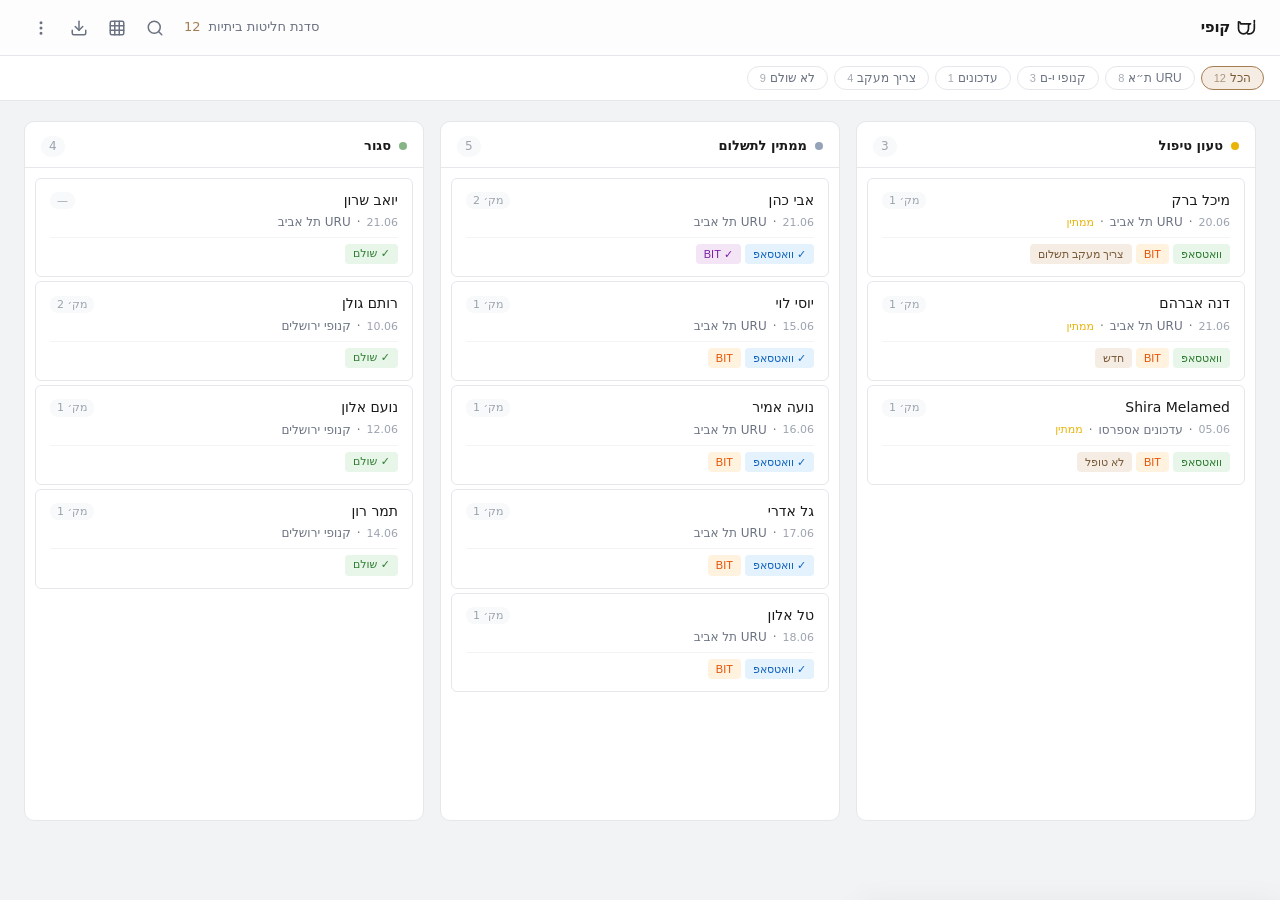
==== commit 0715b81c: "Sprint 3: docs/privacy cleanup — sanitize prototypes, update architecture docs, add operator guide P" ====
--- a/sketches/admin-redesign/A-linear-pro-cockpit/index.html
+++ b/sketches/admin-redesign/A-linear-pro-cockpit/index.html
@@ -687,93 +687,93 @@
      ============================================================ -->
 <script>
 // ============================================================
-// DATA — realistic registrations from context
+// DATA — sample registrations (fictional — for prototype UI only)
 // ============================================================
 const registrations = [
   {
-    id: 1, name: 'שניר פוקס', phone: '050-2234126',
+    id: 1, name: 'אבי כהן', phone: '050-1111114',
     workshop: 'URU תל אביב', seats: 2, source: 'אתר',
     payment: 'נשלחה בקשת BIT', whatsapp: 'נשלחה פנייה',
-    status: 'צריך מעקב תשלום', note: 'נרשמה עבורה ועבור בעלה',
+    status: 'צריך מעקב תשלום', note: 'דוגמה — הרשמה קבוצתית',
     date: '2026-06-21T14:30:00', lane: 'waiting'
   },
   {
-    id: 2, name: 'יונתן נובוטני', phone: '052-6508860',
+    id: 2, name: 'יואב שרון', phone: '050-1111111',
     workshop: 'URU תל אביב', seats: 0, source: 'אתר',
     payment: 'ממתין', whatsapp: 'נשלחה פנייה',
-    status: 'נרשם אצל שני', note: 'בעלה של שניר — כלול בהרשמה שלה',
+    status: 'כלול בהרשמה', note: 'דוגמה — משתתף בהרשמה קבוצתית',
     date: '2026-06-21T14:35:00', lane: 'closed'
   },
   {
-    id: 3, name: 'יאנה סיליוטין', phone: '054-2519667',
+    id: 3, name: 'מיכל ברק', phone: '050-1111112',
     workshop: 'URU תל אביב', seats: 1, source: 'אתר',
     payment: 'ממתין', whatsapp: 'ממתין',
     status: 'צריך מעקב תשלום',
-    note: 'נרשמה מוקדם וגם שוב למועד 3.7; המספר המלא 0542519667',
+    note: 'דוגמה — נרשמה מספר פעמים; צורך פולואפ',
     date: '2026-06-20T09:15:00', lane: 'needs'
   },
   {
-    id: 4, name: 'הילה לוין', phone: '054-3178959',
+    id: 4, name: 'דנה אברהם', phone: '050-1111113',
     workshop: 'URU תל אביב', seats: 1, source: 'חבר/ה',
     payment: 'ממתין', whatsapp: 'ממתין',
-    status: 'חדש', note: 'הרשמה אמיתית ל-URU 3.7; הופיעה בספאם בפורמספרי 21.6 15:33',
+    status: 'חדש', note: 'דוגמה — הרשמה חדשה',
     date: '2026-06-21T15:33:00', lane: 'needs'
   },
   {
-    id: 5, name: 'יאיר לביא', phone: '050-9862802',
+    id: 5, name: 'יוסי לוי', phone: '050-1111116',
     workshop: 'URU תל אביב', seats: 1, source: 'אתר',
     payment: 'ממתין', whatsapp: 'נשלחה פנייה',
-    status: 'חדש', note: 'נרשם לפני שהיה תאריך; נשלחה וואטסאפ 21.6',
+    status: 'חדש', note: 'דוגמה — נרשם מוקדם; נשלחה וואטסאפ',
     date: '2026-06-15T11:00:00', lane: 'waiting'
   },
   {
-    id: 6, name: 'הדר לוטטי', phone: '050-2373983',
+    id: 6, name: 'נועה אמיר', phone: '050-1111118',
     workshop: 'URU תל אביב', seats: 1, source: 'אתר',
     payment: 'ממתין', whatsapp: 'נשלחה פנייה',
-    status: 'חדש', note: 'נרשמה לפני שהיה תאריך; נשלחה וואטסאפ 21.6',
+    status: 'חדש', note: 'דוגמה — נרשמה מוקדם; נשלחה וואטסאפ',
     date: '2026-06-16T08:20:00', lane: 'waiting'
   },
   {
-    id: 7, name: 'סאן לקסמן', phone: '050-9024030',
+    id: 7, name: 'גל אדרי', phone: '050-1111120',
     workshop: 'URU תל אביב', seats: 1, source: 'אתר',
     payment: 'ממתין', whatsapp: 'נשלחה פנייה',
-    status: 'חדש', note: 'נרשם לפני שהיה תאריך; נשלחה וואטסאפ 21.6',
+    status: 'חדש', note: 'דוגמה — נרשם מוקדם; נשלחה וואטסאפ',
     date: '2026-06-17T12:45:00', lane: 'waiting'
   },
   {
-    id: 8, name: 'דניאל יצחק', phone: '053-4277207',
+    id: 8, name: 'טל אלון', phone: '050-1111123',
     workshop: 'URU תל אביב', seats: 1, source: 'אתר',
     payment: 'ממתין', whatsapp: 'נשלחה פנייה',
-    status: 'חדש', note: 'נרשם לפני שהיה תאריך; נשלחה וואטסאפ 21.6',
+    status: 'חדש', note: 'דוגמה — נרשם מוקדם; נשלחה וואטסאפ',
     date: '2026-06-18T16:10:00', lane: 'waiting'
   },
   {
-    id: 9, name: 'יפתח גל', phone: '050-2057819',
+    id: 9, name: 'רותם גולן', phone: '050-1111117',
     workshop: 'קנופי ירושלים', seats: 2, source: 'חבר/ה',
     payment: 'שולם', whatsapp: 'נשלחה פנייה',
-    status: 'סגור', note: 'שולם — מקום שמור',
+    status: 'סגור', note: 'דוגמה — שולם, מקום שמור',
     date: '2026-06-10T10:30:00', lane: 'closed'
   },
   {
-    id: 10, name: 'חסידה', phone: '052-8568210',
+    id: 10, name: 'נועם אלון', phone: '050-1111121',
     workshop: 'קנופי ירושלים', seats: 1, source: 'אינסטגרם',
     payment: 'שולם', whatsapp: 'נשלחה פנייה',
-    status: 'סגור', note: 'שולם — מקום שמור',
+    status: 'סגור', note: 'דוגמה — שולם, מקום שמור',
     date: '2026-06-12T13:00:00', lane: 'closed'
   },
   {
-    id: 11, name: 'דאלי גורדון', phone: '054-4643263',
+    id: 11, name: 'תמר רון', phone: '050-1111122',
     workshop: 'קנופי ירושלים', seats: 1, source: 'אחר',
     payment: 'שולם', whatsapp: 'נשלחה פנייה',
-    status: 'סגור', note: 'שולם — מקום שמור',
+    status: 'סגור', note: 'דוגמה — שולם, מקום שמור',
     date: '2026-06-14T09:00:00', lane: 'closed'
   },
   {
-    id: 12, name: 'Liraz Hashai', phone: '+972-***4751',
+    id: 12, name: 'Shira Melamed', phone: '+972-***9999',
     workshop: 'עדכונים אספרסו', seats: 1, source: 'אתר',
     payment: 'ממתין', whatsapp: 'ממתין',
     status: 'לא טופל',
-    note: 'עדכוני אספרסו — לא רלוונטי לסדנת פילטר נוכחית אלא אם דרור יחליט אחרת',
+    note: 'דוגמה — עדכוני אספרסו, טלפון מסוך',
     date: '2026-06-05T20:00:00', lane: 'needs'
   }
 ];
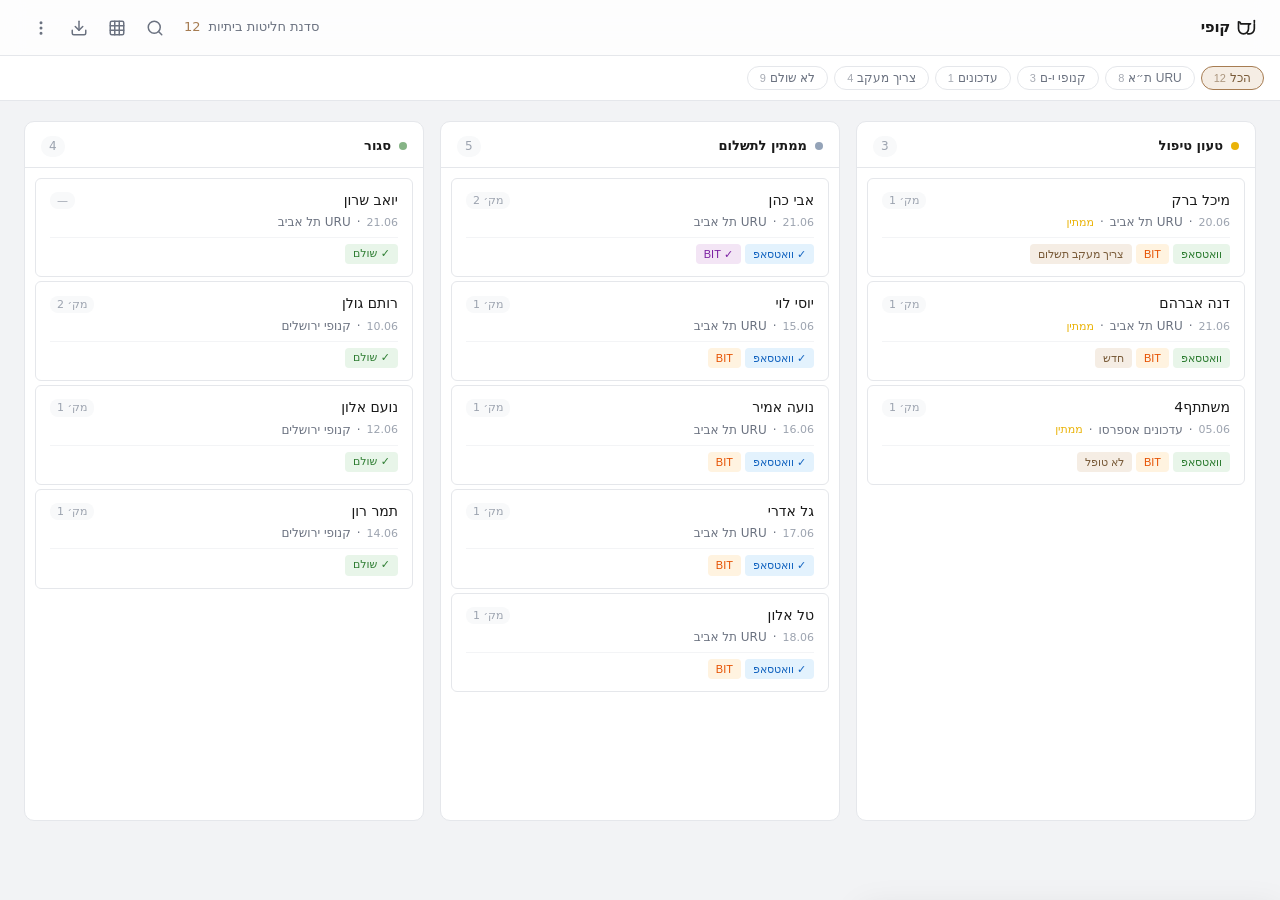
==== commit ba6cb23f: "Sprint 3: docs/privacy cleanup — sanitize prototypes, update architecture docs, add operator guide P" ====
--- a/sketches/admin-redesign/A-linear-pro-cockpit/index.html
+++ b/sketches/admin-redesign/A-linear-pro-cockpit/index.html
@@ -769,7 +769,7 @@
     date: '2026-06-14T09:00:00', lane: 'closed'
   },
   {
-    id: 12, name: 'Shira Melamed', phone: '+972-***9999',
+    id: 12, name: 'משתתף4', phone: '+972-***9999',
     workshop: 'עדכונים אספרסו', seats: 1, source: 'אתר',
     payment: 'ממתין', whatsapp: 'ממתין',
     status: 'לא טופל',
